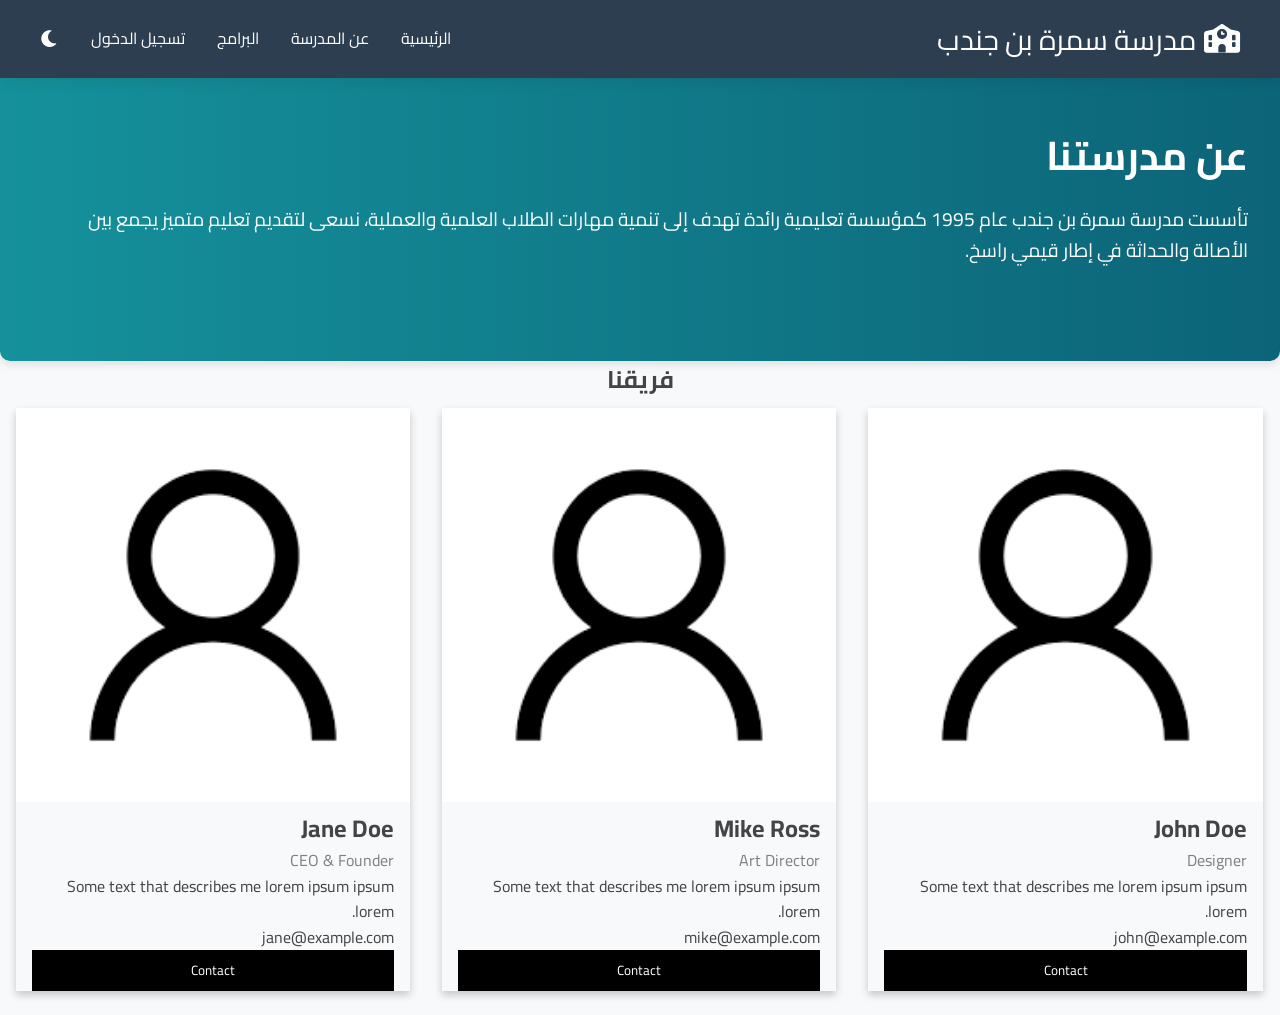
==== about.html @ e30388a7 "Merge pull request #5 from Ibrahimabdalkadr/iepo compar code and refactor" ====
<!DOCTYPE html>
<html lang="ar" dir="rtl">

<head>
    <meta charset="UTF-8">
    <meta name="viewport" content="width=device-width, initial-scale=1.0">
    <title>عن المدرسة</title>
    <link rel="stylesheet" href="https://cdnjs.cloudflare.com/ajax/libs/font-awesome/6.0.0/css/all.min.css">
    <link href="https://fonts.googleapis.com/css2?family=Cairo:wght@300;400;600;700&display=swap" rel="stylesheet">
    <link rel="stylesheet" href="aboutcss.css">
    <link rel="stylesheet" href="style.css">
</head>

<body>
    <header class="header">
        <nav class="nav-container">
            <div class="logo">
                <i class="fas fa-school"></i>
                <span>مدرسة سمرة بن جندب</span>
            </div>
            <div class="nav-links">
                <a href="index.html">الرئيسية</a>
                <a href="about.html">عن المدرسة</a>
                <a href="program.html">البرامج</a>
                <a href="login.html">تسجيل الدخول </a>
                <button class="dark-mode-toggle" id="darkModeToggle">
                    <i class="fas fa-moon"></i>
                </button>
            </div>
            <div class="mobile-menu-icon">
                <i class="fas fa-bars"></i>
            </div>
        </nav>
    </header>


    <div class="about">
        <h1>عن مدرستنا</h1>
        <p>تأسست مدرسة سمرة بن جندب عام 1995 كمؤسسة تعليمية رائدة تهدف إلى تنمية مهارات الطلاب العلمية والعملية، نسعى لتقديم تعليم متميز يجمع بين الأصالة والحداثة في إطار قيمي راسخ.</p>
    </div>

    <h2 style="text-align:center">فريقنا</h2>
    <div class="row">
        <div class="column">
            <div class="card">
                <img src="/images/profile-image.png" alt="Jane" style="width:100%">
                <div class="container">
                    <h2>Jane Doe</h2>
                    <p class="title">CEO & Founder</p>
                    <p>Some text that describes me lorem ipsum ipsum lorem.</p>
                    <p>jane@example.com</p>
                    <p><button class="button">Contact</button></p>
                </div>
            </div>
        </div>

        <div class="column">
            <div class="card">
                <img src="/images/profile-image.png" alt="Mike" style="width:100%">
                <div class="container">
                    <h2>Mike Ross</h2>
                    <p class="title">Art Director</p>
                    <p>Some text that describes me lorem ipsum ipsum lorem.</p>
                    <p>mike@example.com</p>
                    <p><button class="button">Contact</button></p>
                </div>
            </div>
        </div>

        <div class="column">
            <div class="card">
                <img src="/images/profile-image.png" alt="John" style="width:100%">
                <div class="container">
                    <h2>John Doe</h2>
                    <p class="title">Designer</p>
                    <p>Some text that describes me lorem ipsum ipsum lorem.</p>
                    <p>john@example.com</p>
                    <p><button class="button">Contact</button></p>
                </div>
            </div>
        </div>
    </div>
    <script src="aboutjs.js"></script> <!-- ربط ملف JavaScript -->
    <script src="script.js"></script>

</body>

</html>
---- aboutcss.css ----
.about {
  background: linear-gradient(to right, #15919b, #0c6478);
  color: white;
  padding: 4rem 2rem;
  border-radius: 10px;
  box-shadow: 0 4px 8px rgba(0, 0, 0, 0.1);
  margin-top: 60px; /* تأكد من أنه لا يتداخل مع الترويسة */
  text-align: right;
}

.about h1 {
  font-size: 2.5rem;
  margin-bottom: 1rem;
}

.about p {
  font-size: 1.2rem;
  margin-bottom: 2rem;
}

body {
  font-family: Arial, Helvetica, sans-serif;
  margin: 0;
}

html {
  box-sizing: border-box;
}

*,
*:before,
*:after {
  box-sizing: inherit;
}

.column {
  float: left;
  width: 33.3%;
  margin-bottom: 16px;
  padding: 0 8px;
}

.card {
  box-shadow: 0 4px 8px 0 rgba(0, 0, 0, 0.2);
  margin: 8px;
}

.about-section {
  padding: 50px;
  text-align: center;
  background-color: #474e5d;
  color: white;
}

.container {
  padding: 0 16px;
}

.container::after,
.row::after {
  content: "";
  clear: both;
  display: table;
}

.title {
  color: grey;
}

.button {
  border: none;
  outline: 0;
  display: inline-block;
  padding: 8px;
  color: white;
  background-color: #000;
  text-align: center;
  cursor: pointer;
  width: 100%;
}

.button:hover {
  background-color: #555;
}

@media screen and (max-width: 650px) {
  .column {
    width: 100%;
    display: block;
  }
}
---- style.css ----
* {
  margin: 0;
  padding: 0;
  box-sizing: border-box;
  font-family: "Cairo", sans-serif;
}

:root {
  --color-primary: #2c3e50;
  --color-secondary: #e67e22;
  --color-text: #444;
  --background-color: #f8f9fa;
  --text-color: #444;
}

body.dark-mode {
  --color-primary: #34495e;
  --color-secondary: #d35400;
  --background-color: #2c3e50;
  --text-color: #ecf0f1;
}

body {
  background-color: var(--background-color);
  color: var(--text-color);
  line-height: 1.6;
  transition: background-color 0.3s, color 0.3s;
}

.header {
  background: var(--color-primary);
  padding: 1rem;
  position: fixed;
  width: 100%;
  top: 0;
  z-index: 1000;
  box-shadow: 0 2px 15px rgba(0, 0, 0, 0.1);
}

.nav-container {
  display: flex;
  justify-content: space-between;
  align-items: center;
  max-width: 1200px;
  margin: 0 auto;
}

.logo {
  color: white;
  font-size: 1.8rem;
  display: flex;
  align-items: center;
  gap: 0.5rem;
}

.nav-links {
  display: flex;
  gap: 2rem;
  align-items: center;
}

.nav-links a {
  color: white;
  text-decoration: none;
  position: relative;
  transition: all 0.3s;
}

.nav-links a:hover {
  color: var(--color-secondary);
}

.nav-links a::after {
  content: "";
  position: absolute;
  right: 0;
  bottom: -5px;
  width: 0;
  height: 2px;
  background: var(--color-secondary);
  transition: width 0.3s;
}

.nav-links a:hover::after {
  width: 100%;
}

.dark-mode-toggle {
  background: none;
  border: none;
  color: white;
  cursor: pointer;
  font-size: 1.2rem;
}

.hero {
  height: 100vh;
  background: linear-gradient(rgba(44, 62, 80, 0.9), rgba(44, 62, 80, 0.8)),
    url("https://images.unsplash.com/photo-1588072432836-e10032774350?ixlib=rb-1.2.1&auto=format&fit=crop&w=1352&q=80");
  background-size: cover;
  background-position: center;
  display: flex;
  align-items: center;
  justify-content: center;
  text-align: center;
  color: white;
  padding: 2rem;
  margin-top: 66px;
}

.hero h1 {
  font-size: 3.2rem;
  margin-bottom: 1.5rem;
  animation: slideUp 1s ease-out;
}

.section {
  padding: 4rem 1.5rem;
  max-width: 1200px;
  margin: 0 auto;
}

.section h2 {
  text-align: center;
  font-size: 2.3rem;
  color: var(--color-primary);
  margin-bottom: 3rem;
  position: relative;
}

.section h2::after {
  content: "";
  position: absolute;
  width: 60px;
  height: 3px;
  background: var(--color-secondary);
  bottom: -1rem;
  right: 50%;
  transform: translateX(50%);
}

.programs-grid {
  display: grid;
  grid-template-columns: repeat(auto-fit, minmax(280px, 1fr));
  gap: 2rem;
  margin-top: 2rem;
}

.program-card {
  background: white;
  padding: 1.5rem;
  border-radius: 8px;
  box-shadow: 0 4px 12px rgba(0, 0, 0, 0.08);
  transition: transform 0.3s;
  text-align: right;
  cursor: pointer;
  color: var(--color-text);
}

.program-card:hover {
  transform: translateY(-8px);
}

.program-details {
  display: none;
  margin-top: 1rem;
  padding: 1rem;
  background: #f1f1f1;
  border-radius: 8px;
  color: var(--color-text);
}

.program-card.active .program-details {
  display: block;
}

@keyframes slideUp {
  from {
    opacity: 0;
    transform: translateY(50px);
  }
  to {
    opacity: 1;
    transform: translateY(0);
  }
}

@media (max-width: 768px) {
  .nav-links {
    display: none;
  }

  .hero h1 {
    font-size: 2.2rem;
  }

  .logo {
    font-size: 1.4rem;
  }

  .program-card {
    text-align: center;
  }
}

.scroll-top {
  position: fixed;
  bottom: 2rem;
  right: 2rem; /* تغيير الموضع إلى اليمين */
  background: var(--color-secondary); /* لون الخلفية */
  width: 50px;
  height: 50px;
  border-radius: 50%;
  display: flex;
  align-items: center;
  justify-content: center;
  cursor: pointer;
  opacity: 0;
  transition: all 0.3s;
  box-shadow: 0 4px 8px rgba(0, 0, 0, 0.2); /* ظل للزر */
  z-index: 1000; /* للتأكد من ظهوره فوق العناصر */
}

.scroll-top.show {
  opacity: 1;
}

.scroll-top i {
  color: white; /* لون الأيقونة */
  font-size: 1.5rem; /* حجم الأيقونة */
}

.login-page {
  display: flex;
  justify-content: center;
  align-items: center;
  height: 100vh;
  background: var(--background-color);
}

.login-form {
  background: white;
  padding: 2rem;
  border-radius: 8px;
  box-shadow: 0 4px 12px rgba(0, 0, 0, 0.1);
  text-align: center;
  width: 300px;
}

.login-form input {
  width: 100%;
  padding: 0.5rem;
  margin: 0.5rem 0;
  border: 1px solid #ccc;
  border-radius: 4px;
}

.login-form button {
  width: 100%;
  padding: 0.5rem;
  background: var(--color-primary);
  color: white;
  border: none;
  border-radius: 4px;
  cursor: pointer;
}

.login-form button:hover {
  background: var(--color-secondary);
}

.error-message {
  color: red;
  margin-top: 1rem;
}

.student-page {
  display: none;
}

.student-form {
  background: white;
  padding: 2rem;
  border-radius: 8px;
  box-shadow: 0 4px 12px rgba(0, 0, 0, 0.1);
  margin: 2rem auto;
  max-width: 600px;
}

.student-form input {
  width: 100%;
  padding: 0.5rem;
  margin: 0.5rem 0;
  border: 1px solid #ccc;
  border-radius: 4px;
}

.student-form button {
  width: 100%;
  padding: 0.5rem;
  background: var(--color-primary);
  color: white;
  border: none;
  border-radius: 4px;
  cursor: pointer;
}

.student-form button:hover {
  background: var(--color-secondary);
}

.students-table {
  width: 100%;
  border-collapse: collapse;
  margin-top: 2rem;
}

.students-table th,
.students-table td {
  border: 1px solid #ccc;
  padding: 0.5rem;
  text-align: center;
}

.students-table th {
  background: var(--color-primary);
  color: white;
}

.top-students {
  text-align: center;
  margin: 2rem 0;
  font-size: 1.5rem;
  color: var(--color-primary);
}
.btn {
  background: var(--color-primary);
  color: white;
  border: none;
  padding: 1rem 2rem;
  border-radius: 5px;
  cursor: pointer;
  transition: all 0.3s;
}

.btn:hover {
  background: var(--color-secondary);
  transform: translateY(-3px); /* تأثير رفع */
  box-shadow: 0 4px 8px rgba(0, 0, 0, 0.2); /* ظل */
}

.btn:active {
  transform: translateY(0); /* عند النقر */
}
.btn::after {
  content: "";
  position: absolute;
  width: 0;
  height: 2px;
  background: var(--color-tertiary);
  transition: width 0.3s;
}

.btn:hover::after {
  width: 100%;
}
.nav-container {
  display: flex;
  justify-content: space-between;
  align-items: center;
  max-width: 1200px;
  margin: 0 auto;
}

.nav-links {
  display: flex;
  gap: 2rem;
}

.nav-links a {
  color: white;
  text-decoration: none;
  transition: color 0.3s;
}

.nav-links a:hover {
  color: var(--color-secondary);
}

.mobile-menu-icon {
  display: none; /* إخفاء الأيقونة على الشاشات الكبيرة */
  font-size: 1.5rem;
  color: white;
  cursor: pointer;
}

@media (max-width: 768px) {
  .nav-links {
    position: absolute;
    top: 100%;
    left: 0;
    width: 100%;
    background: var(--color-primary);
    flex-direction: column;
    display: none; /* إخفاء القائمة بشكل افتراضي */
  }

  .nav-links a {
    padding: 1rem;
    text-align: center;
  }

  .mobile-menu-icon {
    display: block; /* إظهار الأيقونة على الهواتف */
  }

  .nav-links.active {
    display: flex;
    /* إظهار القائمة عند النقر */
  }
}
.mouse-effect {
  position: relative;
  overflow: hidden;
}

.mouse-effect::before {
  content: "";
  position: absolute;
  top: 50%;
  left: 50%;
  width: 0;
  height: 0;
  background: rgba(255, 255, 255, 0.2);
  border-radius: 50%;
  transform: translate(-50%, -50%);
  transition: width 0.5s, height 0.5s;
  z-index: -1;
}

.mouse-effect:hover::before {
  width: 200px;
  height: 200px;
}

.contact-page {
  display: flex;
  justify-content: center;
  text-align: center;
  padding: 20px;
}
.contact-form {
  width: 400px;
}
.contact-form input,
.contact-form textarea {
  display: block;
  width: 100%;
  padding: 10px;
  margin: 10px 0;
}
.contact-form button {
  width: 100%;
  padding: 0.5rem;
  background: var(--color-primary);
  color: white;
  border: none;
  border-radius: 4px;
  cursor: pointer;
}
.success-message {
  margin-top: 10px;
  font-weight: bold;
}

/*============ footer============= */

footer {
  padding-block-start: 40px;
  background-color: var(--color-primary);
}

.footer-container {
  max-width: 1200px;
  margin: 0 auto;
  display: grid;
  grid-template-columns: repeat(auto-fit, minmax(200px, 1fr));
  gap: 20px;
}

.footer-section {
  text-align: left;
}

.footer-section h2 {
  font-size: 14px;
  font-weight: bold;
  text-transform: uppercase;
  color: white;
  margin-bottom: 10px;
}

.footer-section ul {
  list-style: none;
  padding: 0;
}

.footer-section ul li {
  margin-bottom: 10px;
}

.footer-section ul li a {
  text-decoration: none;
  color: #666;
  transition: color 0.3s;
}

.footer-section ul li a:hover {
  color: #000;
}

.footer-bottom {
  background-color: #e9ecef;
  text-align: center;
  padding: 15px;
  margin-top: 20px;
  font-size: 14px;
  color: #666;
}
/* counters section */
.counters {
  display: flex;
  align-items: center;
  justify-content: space-evenly;
  gap: 3em;
}

.counters .label {
  font-size: xx-large;
  font-weight: bold;
}
.counters .number {
  font-size: x-large;
  display: flex;
  justify-content: center;
}

/*============ testimonial ======== */
.testimonial-section {
  background: #fff;
  padding: 50px 20px;
  margin: auto;
  border-radius: 10px;
  box-shadow: 0 0 10px rgba(0, 0, 0, 0.1);
}

.testimonial-section h2 {
  color: #333;
  margin-bottom: 20px;
}

.testimonial-container {
  display: flex;
  flex-wrap: wrap;
  justify-content: center;
  gap: 20px;
}

.testimonial {
  background: #f1f1f1;
  padding: 20px;
  border-radius: 8px;
  max-width: 250px;
  text-align: center;
  box-shadow: 0 4px 8px rgba(0, 0, 0, 0.1);
}

.testimonial img {
  width: 70px;
  height: 70px;
  border-radius: 50%;
  margin-bottom: 10px;
}

.testimonial p {
  font-size: 14px;
  color: #555;
}

.testimonial .name {
  font-weight: bold;
  color: #222;
  margin-top: 10px;
}

/* map section */
.contact-section {
  box-shadow: 0 0 10px rgba(0, 0, 0, 0.1);
  margin-block-start: 3rem;
  position: relative;
  background: #fff;
  color: white;
}

.contact-section h2 {
  font-size: 24px;
  margin-bottom: 10px;
}

.social-icons {
  display: flex;
  justify-content: center;
  gap: 1em;
  margin: 25px 0;
  font-size: xx-large;
  color: #000;
}

.social-icons i {
  cursor: pointer;
}

.map-container {
  border-radius: 10px;
  overflow: hidden;
  box-shadow: 0 4px 8px rgba(0, 0, 0, 0.2);
}

iframe {
  width: 100%;
  height: 300px;
  border: 0;
}
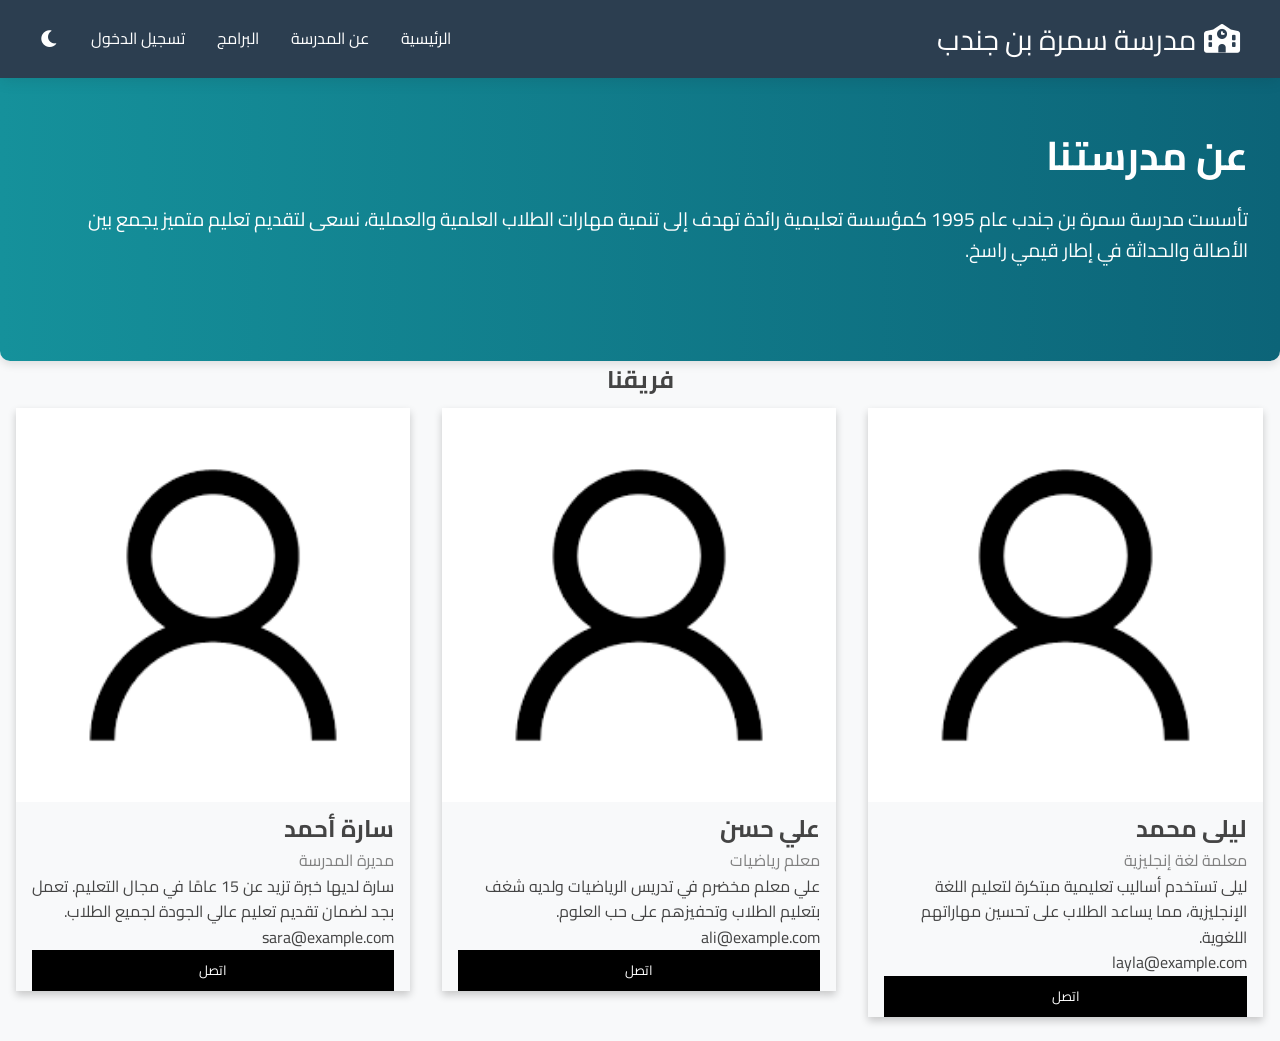
==== commit 59e22ebe: "add more content" ====
--- a/about.html
+++ b/about.html
@@ -7,8 +7,8 @@
     <title>عن المدرسة</title>
     <link rel="stylesheet" href="https://cdnjs.cloudflare.com/ajax/libs/font-awesome/6.0.0/css/all.min.css">
     <link href="https://fonts.googleapis.com/css2?family=Cairo:wght@300;400;600;700&display=swap" rel="stylesheet">
-    <link rel="stylesheet" href="aboutcss.css">
-    <link rel="stylesheet" href="style.css">
+    <link rel="stylesheet" href="./aboutcss.css">
+    <link rel="stylesheet" href="./style.css">
 </head>
 
 <body>
@@ -43,45 +43,48 @@
     <div class="row">
         <div class="column">
             <div class="card">
-                <img src="/images/profile-image.png" alt="Jane" style="width:100%">
+                <img src="/images/profile-image.png" alt="سارة" style="width:100%">
                 <div class="container">
-                    <h2>Jane Doe</h2>
-                    <p class="title">CEO & Founder</p>
-                    <p>Some text that describes me lorem ipsum ipsum lorem.</p>
-                    <p>jane@example.com</p>
-                    <p><button class="button">Contact</button></p>
+                    <h2>سارة أحمد</h2>
+                    <p class="title">مديرة المدرسة</p>
+                    <p>سارة لديها خبرة تزيد عن 15 عامًا في مجال التعليم. تعمل بجد لضمان تقديم تعليم عالي الجودة لجميع الطلاب.</p>
+                    <p>sara@example.com</p>
+                    <p><button class="button">اتصل</button></p>
                 </div>
             </div>
         </div>
-
+    
         <div class="column">
             <div class="card">
-                <img src="/images/profile-image.png" alt="Mike" style="width:100%">
+                <img src="/images/profile-image.png" alt="علي" style="width:100%">
                 <div class="container">
-                    <h2>Mike Ross</h2>
-                    <p class="title">Art Director</p>
-                    <p>Some text that describes me lorem ipsum ipsum lorem.</p>
-                    <p>mike@example.com</p>
-                    <p><button class="button">Contact</button></p>
+                    <h2>علي حسن</h2>
+                    <p class="title">معلم رياضيات</p>
+                    <p>علي معلم مخضرم في تدريس الرياضيات ولديه شغف بتعليم الطلاب وتحفيزهم على حب العلوم.</p>
+                    <p>ali@example.com</p>
+                    <p><button class="button">اتصل</button></p>
                 </div>
             </div>
         </div>
-
+    
         <div class="column">
             <div class="card">
-                <img src="/images/profile-image.png" alt="John" style="width:100%">
+                <img src="/images/profile-image.png" alt="ليلى" style="width:100%">
                 <div class="container">
-                    <h2>John Doe</h2>
-                    <p class="title">Designer</p>
-                    <p>Some text that describes me lorem ipsum ipsum lorem.</p>
-                    <p>john@example.com</p>
-                    <p><button class="button">Contact</button></p>
+                    <h2>ليلى محمد</h2>
+                    <p class="title">معلمة لغة إنجليزية</p>
+                    <p>ليلى تستخدم أساليب تعليمية مبتكرة لتعليم اللغة الإنجليزية، مما يساعد الطلاب على تحسين مهاراتهم اللغوية.</p>
+                    <p>layla@example.com</p>
+                    <p><button class="button">اتصل</button></p>
                 </div>
             </div>
         </div>
     </div>
-    <script src="aboutjs.js"></script> <!-- ربط ملف JavaScript -->
+    
+    
+    <script src="aboutjs.js"></script> 
     <script src="script.js"></script>
+    <script src="./responsev-menu.js"></script>
 
 </body>
 
